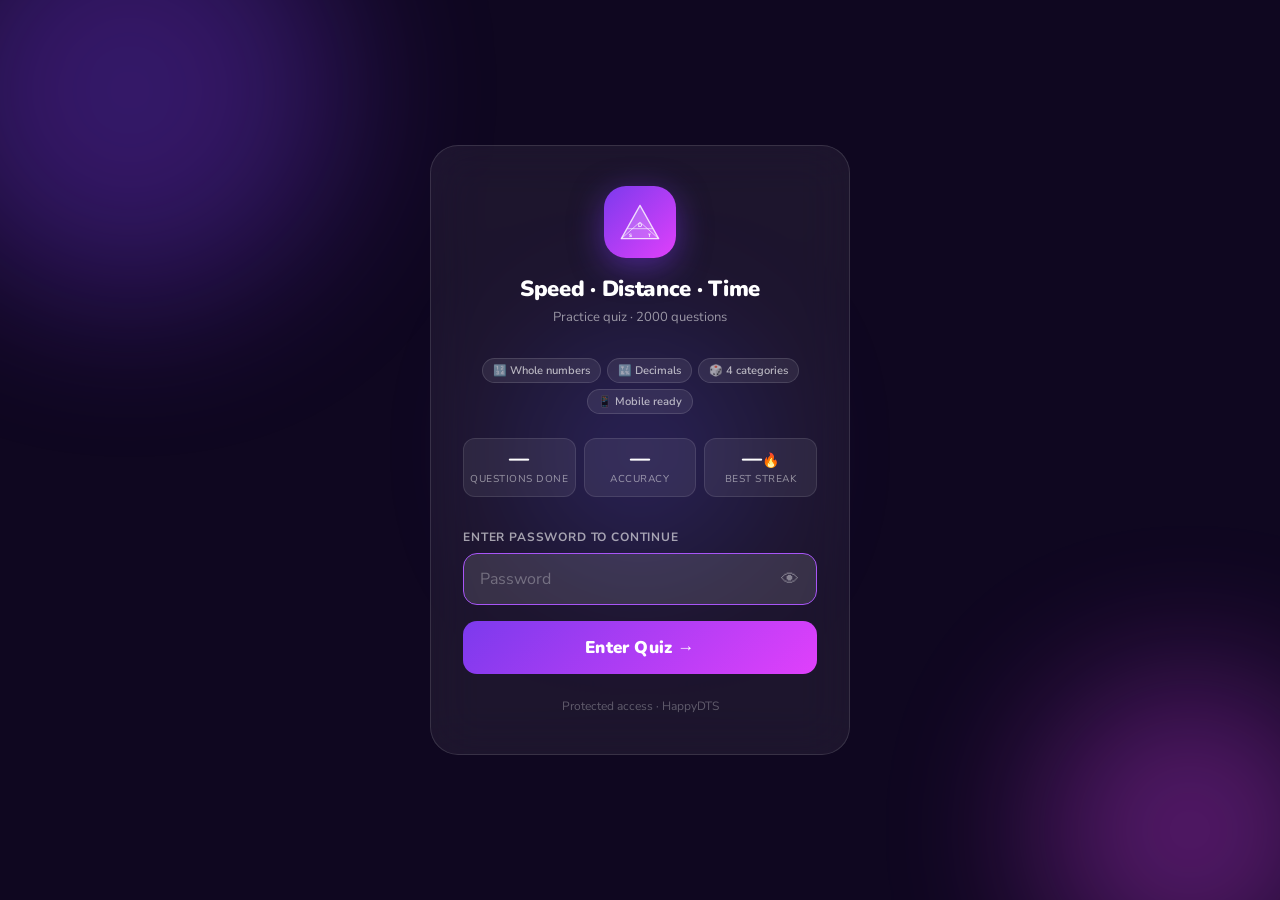
==== index.html @ aba1c714 "Add files via upload" ====
<!DOCTYPE html>
<html lang="en">
<head>
  <meta charset="UTF-8" />
  <meta name="viewport" content="width=device-width, initial-scale=1.0, maximum-scale=1.0, user-scalable=no" />
  <meta name="theme-color" content="#7c3aed" />
  <meta name="description" content="Speed, Distance & Time quiz app with 2000 questions, whole number and decimal modes." />
  <title>Speed · Distance · Time Quiz</title>
  <link rel="stylesheet" href="style.css" />
  <link rel="manifest" href="manifest.json" />
  <!-- Auth guard: redirect to login if not authenticated -->
  <script>
    if (sessionStorage.getItem('sdt_auth') !== '1') {
      window.location.replace('login.html');
    }
  </script>
</head>
<body>

<div class="app">

  <!-- ══ HOME ══ -->
  <div id="homeScreen" class="screen active">
    <div class="hero">
      <div class="hero-topbar">
        <div class="hero-title">Speed · Distance · Time</div>
        <button class="logout-btn" onclick="doLogout()" title="Sign out">⎋ Exit</button>
      </div>
      <div class="hero-sub">2000 questions · Rotated &amp; randomised</div>
      <div class="stats-row">
        <div class="sc"><div class="sc-n" id="hTotal">0</div><div class="sc-l">Done</div></div>
        <div class="sc"><div class="sc-n" id="hCorrect">0</div><div class="sc-l">Correct</div></div>
        <div class="sc"><div class="sc-n" id="hAcc">—</div><div class="sc-l">Accuracy</div></div>
        <div class="sc"><div class="sc-n" id="hStreak">0🔥</div><div class="sc-l">Streak</div></div>
      </div>
    </div>
    <div class="ref-bar">
      <div class="ref-tile">
        <div class="tri-row">
          <svg viewBox="0 0 120 106" width="58" height="51" class="tri-svg" xmlns="http://www.w3.org/2000/svg">
            <polygon points="60,3 117,103 3,103" fill="#f9d6ff" stroke="#cc00cc" stroke-width="2.5" stroke-linejoin="round"/>
            <line x1="60" y1="53" x2="3" y2="103" stroke="#cc00cc" stroke-width="2"/>
            <line x1="60" y1="53" x2="117" y2="103" stroke="#cc00cc" stroke-width="2"/>
            <line x1="21" y1="72" x2="99" y2="72" stroke="#cc00cc" stroke-width="2"/>
            <text x="60" y="67" text-anchor="middle" font-size="12" font-weight="800" fill="#5a005a" font-family="Nunito,sans-serif">Distance</text>
            <text x="31" y="92" text-anchor="middle" font-size="11" font-weight="800" fill="#5a005a" font-family="Nunito,sans-serif">Speed</text>
            <text x="89" y="92" text-anchor="middle" font-size="11" font-weight="800" fill="#5a005a" font-family="Nunito,sans-serif">Time</text>
          </svg>
          <div class="f-chips">
            <div class="fc"><div class="fci s">S</div><span class="fcv">D ÷ T</span></div>
            <div class="fc"><div class="fci d">D</div><span class="fcv">S × T</span></div>
            <div class="fc"><div class="fci t">T</div><span class="fcv">D ÷ S</span></div>
          </div>
        </div>
      </div>
      <div class="ref-tile">
        <div class="mins-lbl">Mins → Hours</div>
        <table class="mt">
          <thead><tr><th>min</th><th>hrs</th><th></th></tr></thead>
          <tbody>
            <tr><td>6</td><td>0.1</td><td></td></tr>
            <tr><td>10</td><td>0.167</td><td></td></tr>
            <tr><td>15</td><td>0.25</td><td><span class="mp">¼</span></td></tr>
            <tr><td>20</td><td>0.33</td><td></td></tr>
            <tr><td>30</td><td>0.5</td><td><span class="mp">½</span></td></tr>
            <tr><td>40</td><td>0.67</td><td></td></tr>
            <tr><td>45</td><td>0.75</td><td><span class="mp">¾</span></td></tr>
            <tr><td>50</td><td>0.833</td><td></td></tr>
            <tr><td>60</td><td>1.0</td><td><span class="mp">1hr</span></td></tr>
          </tbody>
        </table>
      </div>
    </div>
    <div class="pad">
      <div class="slbl">Choose question type</div>
      <div class="mode-grid">
        <div class="mc whole" onclick="selectMode('whole')">
          <div class="mc-emoji">🔢</div>
          <div class="mc-name">Whole numbers</div>
          <div class="mc-sub">Clean integers only</div>
          <div class="mc-eg">60 km/h, 3 hrs</div>
        </div>
        <div class="mc decimal" onclick="selectMode('decimal')">
          <div class="mc-emoji">🔣</div>
          <div class="mc-name">With decimals</div>
          <div class="mc-sub">Fractional values</div>
          <div class="mc-eg">1.5 hrs, 22.5 km</div>
        </div>
      </div>
      <div class="slbl">Progress by category</div>
      <div class="cat-grid">
        <div class="cc speed"><div class="cc-icon">🚗</div><div class="cc-name">Speed</div><div class="cc-desc">Find the speed</div><div class="cc-prog"><div class="cc-pf" id="pg-speed"></div></div></div>
        <div class="cc distance"><div class="cc-icon">📏</div><div class="cc-name">Distance</div><div class="cc-desc">Find the distance</div><div class="cc-prog"><div class="cc-pf" id="pg-distance"></div></div></div>
        <div class="cc time"><div class="cc-icon">⏱️</div><div class="cc-name">Time</div><div class="cc-desc">Find the time</div><div class="cc-prog"><div class="cc-pf" id="pg-time"></div></div></div>
        <div class="cc conversion"><div class="cc-icon">🔄</div><div class="cc-name">Conversions</div><div class="cc-desc">Units &amp; conversions</div><div class="cc-prog"><div class="cc-pf" id="pg-conversion"></div></div></div>
        <div class="cc mixed"><div class="cc-icon">🎲</div><div class="cc-name">Mixed challenge</div><div class="cc-desc">All categories rotated</div><div class="cc-prog"><div class="cc-pf" id="pg-mixed"></div></div></div>
      </div>
      <div id="histBtn" class="hidden">
        <div class="sec-row">
          <button class="secbtn" onclick="goReview()">📋 Review history</button>
          <button class="secbtn" onclick="resetAll()">🔄 Reset all</button>
        </div>
      </div>
    </div>
  </div>

  <!-- ══ SETUP ══ -->
  <div id="setupScreen" class="screen">
    <div class="setup-hero">
      <button class="backbtn" onclick="goHome()">← Back</button>
      <div class="setup-title" id="setupTitle">Set up your quiz</div>
      <div class="setup-sub" id="setupSub">Whole numbers mode</div>
    </div>
    <div class="ref-bar" id="setupRefBar"></div>
    <div class="pad">
      <div class="slbl">Category</div>
      <div class="cat-grid setup-cats" style="margin-bottom:10px;">
        <div class="cc speed" onclick="setCat('speed')"><div class="cc-icon">🚗</div><div class="cc-name">Speed</div></div>
        <div class="cc distance" onclick="setCat('distance')"><div class="cc-icon">📏</div><div class="cc-name">Distance</div></div>
        <div class="cc time" onclick="setCat('time')"><div class="cc-icon">⏱️</div><div class="cc-name">Time</div></div>
        <div class="cc conversion" onclick="setCat('conversion')"><div class="cc-icon">🔄</div><div class="cc-name">Conversions</div></div>
        <div class="cc mixed" id="cc-mixed" style="border-color:#7c3aed;" onclick="setCat('mixed')"><div class="cc-icon">🎲</div><div class="cc-name">Mixed challenge</div></div>
      </div>
      <div class="slbl">Difficulty</div>
      <div class="diff-row">
        <button class="db active" id="diff-easy" onclick="setDiff('easy')">😊 Easy</button>
        <button class="db" id="diff-medium" onclick="setDiff('medium')">🧠 Medium</button>
        <button class="db" id="diff-hard" onclick="setDiff('hard')">🔥 Hard</button>
      </div>
      <div class="slbl">Questions per session</div>
      <div class="qty-row">
        <div class="qty-lbl">How many?</div>
        <div class="qty-btns">
          <button class="qb active" id="qty-10" onclick="setQty(10)">10</button>
          <button class="qb" id="qty-20" onclick="setQty(20)">20</button>
          <button class="qb" id="qty-50" onclick="setQty(50)">50</button>
        </div>
      </div>
      <button class="bigbtn" onclick="launchQuiz()">Start quiz →</button>
    </div>
  </div>

  <!-- ══ QUIZ ══ -->
  <div id="quizScreen" class="screen">
    <div class="quiz-hero">
      <div class="quiz-top">
        <button class="backbtn" onclick="goHome()">← Home</button>
        <div class="quiz-top-right">
          <span id="quizMBadge" class="mbadge whole">Whole</span>
          <div class="sbadge">🔥 <span id="streakNum">0</span></div>
        </div>
      </div>
      <div class="quiz-meta">
        <span class="qctr" id="qCount">Q 1 / 10</span>
        <span class="qscore" id="qScore">0 correct</span>
      </div>
      <div class="prog-track"><div class="prog-bar" id="progBar"></div></div>
    </div>
    <div class="ref-bar" id="quizRefBar"></div>
    <div class="pad" style="padding-top:8px;">
      <div id="qCard" class="qcard">
        <div class="qbadge" id="qBadge">Speed</div>
        <div class="qtxt" id="qText">Loading…</div>
        <div class="opts" id="optsWrap"></div>
        <div class="fb" id="feedbackEl">
          <div class="fb-top">
            <div class="fb-icon" id="fbIcon"></div>
            <div class="fb-lbl" id="fbLbl"></div>
          </div>
          <div class="fb-hint" id="fbHint"></div>
          <div class="fb-btns" id="fbBtns"></div>
        </div>
      </div>
    </div>
  </div>

  <!-- ══ RESULTS ══ -->
  <div id="resultsScreen" class="screen">
    <div class="result-hero">
      <div class="re-emoji" id="resEmoji">🎉</div>
      <div class="re-title" id="resTitle">Great work!</div>
      <div class="re-sub" id="resSub">—</div>
      <div class="re-stats">
        <div class="rs"><div class="rs-n" id="resPct">—</div><div class="rs-l">Accuracy</div></div>
        <div class="rs"><div class="rs-n" id="resBest">—</div><div class="rs-l">Best streak</div></div>
        <div class="rs"><div class="rs-n" id="resTime">—</div><div class="rs-l">Avg time</div></div>
      </div>
    </div>
    <div class="ref-bar" id="resultsRefBar"></div>
    <div class="pad">
      <div class="slbl" style="margin-top:4px;">Question review</div>
      <div id="reviewItems"></div>
      <div class="results-btns">
        <button class="bigbtn" style="margin-bottom:0;padding:14px;" onclick="replayQuiz()">Play again →</button>
        <button class="secbtn" style="padding:14px 16px;" onclick="goHome()">🏠</button>
      </div>
    </div>
  </div>

  <!-- ══ REVIEW ══ -->
  <div id="reviewScreen" class="screen">
    <div class="setup-hero">
      <button class="backbtn" onclick="goHome()">← Back</button>
      <div class="setup-title">Answer history</div>
    </div>
    <div class="ref-bar" id="reviewRefBar"></div>
    <div class="pad" id="reviewAll"></div>
  </div>

</div><!-- /app -->

<script src="app.js"></script>
</body>
</html>
---- style.css ----
@import url('https://fonts.googleapis.com/css2?family=Nunito:wght@700;800;900&family=Nunito+Sans:wght@400;600;700&display=swap');

/* ── RESET & BASE ── */
*, *::before, *::after {
  box-sizing: border-box;
  margin: 0;
  padding: 0;
  -webkit-tap-highlight-color: transparent;
}

html, body {
  height: 100%;
}

body {
  font-family: 'Nunito Sans', sans-serif;
  background: #faf5ff;
  color: #1e0533;
  font-size: 15px;
  -webkit-font-smoothing: antialiased;
}

/* ── LAYOUT ── */
.app {
  width: 100%;
  max-width: 480px;
  margin: 0 auto;
  padding-bottom: 2rem;
}

.screen { display: none; }
.screen.active { display: block; animation: fadeUp 0.25s ease; }
.hidden { display: none !important; }

@keyframes fadeUp {
  from { opacity: 0; transform: translateY(8px); }
  to   { opacity: 1; transform: none; }
}

/* ── HERO BARS ── */
.hero {
  background: #7c3aed;
  padding: 1.1rem 1rem 1.5rem;
  border-radius: 0 0 20px 20px;
}

.hero-title {
  font-family: 'Nunito', sans-serif;
  font-size: 22px;
  font-weight: 900;
  color: #fff;
  letter-spacing: -0.3px;
  margin-bottom: 2px;
}

.hero-sub {
  font-size: 12px;
  color: rgba(255,255,255,0.8);
  margin-bottom: 1rem;
}

.stats-row {
  display: grid;
  grid-template-columns: repeat(4, minmax(0, 1fr));
  gap: 7px;
}

.sc {
  background: rgba(255,255,255,0.15);
  border: 1px solid rgba(255,255,255,0.2);
  border-radius: 10px;
  padding: 8px 4px;
  text-align: center;
}

.sc-n {
  font-family: 'Nunito', sans-serif;
  font-size: 18px;
  font-weight: 900;
  color: #fff;
  line-height: 1;
}

.sc-l {
  font-size: 9px;
  color: rgba(255,255,255,0.7);
  margin-top: 2px;
  text-transform: uppercase;
  letter-spacing: 0.04em;
}

/* ── REFERENCE BAR ── */
.ref-bar {
  display: grid;
  grid-template-columns: 1fr 1fr;
  gap: 8px;
  padding: 10px;
}

.ref-tile {
  background: #fff;
  border: 0.5px solid rgba(200,160,255,0.3);
  border-radius: 12px;
  padding: 8px 9px;
}

.tri-row { display: flex; align-items: center; gap: 8px; }
.tri-svg { flex-shrink: 0; }

.f-chips { display: flex; flex-direction: column; gap: 3px; }

.fc { display: flex; align-items: center; gap: 5px; font-size: 11px; }

.fci {
  width: 18px;
  height: 18px;
  border-radius: 4px;
  display: flex;
  align-items: center;
  justify-content: center;
  font-size: 9px;
  font-weight: 800;
  flex-shrink: 0;
}
.fci.s { background: #ede9fe; color: #7c3aed; }
.fci.d { background: #dcfce7; color: #16a34a; }
.fci.t { background: #fef3c7; color: #d97706; }

.fcv { font-weight: 700; color: #1e0533; font-size: 11px; }

.mins-lbl {
  font-size: 9px;
  font-weight: 700;
  color: #7c5a8a;
  text-transform: uppercase;
  letter-spacing: 0.05em;
  margin-bottom: 4px;
}

.mt { width: 100%; border-collapse: collapse; table-layout: fixed; }
.mt th {
  font-size: 9px; font-weight: 700; color: #7c5a8a;
  text-transform: uppercase; padding: 0 3px 3px; text-align: left;
  border-bottom: 0.5px solid rgba(200,160,255,0.3);
}
.mt td { font-size: 11px; padding: 2px 3px; }
.mt td:first-child { font-weight: 700; color: #7c3aed; width: 28px; }
.mt td:nth-child(2) { font-weight: 600; width: 38px; }

.mp {
  font-size: 8px; font-weight: 700;
  background: #fce7f3; color: #9d174d;
  border-radius: 99px; padding: 1px 4px; white-space: nowrap;
}

/* ── BODY PADDING ── */
.pad { padding: 10px; }

.slbl {
  font-size: 10px; font-weight: 700; color: #7c5a8a;
  text-transform: uppercase; letter-spacing: 0.07em;
  margin-bottom: 8px; margin-top: 4px;
}

/* ── MODE CARDS ── */
.mode-grid {
  display: grid;
  grid-template-columns: repeat(2, minmax(0, 1fr));
  gap: 10px;
  margin-bottom: 12px;
}

.mc {
  border-radius: 14px; padding: 16px 12px 14px;
  cursor: pointer; border: 2px solid transparent;
  transition: transform 0.15s; text-align: center;
  touch-action: manipulation;
}
.mc:active { transform: scale(0.97); }
.mc.whole  { background: #ede9fe; }
.mc.decimal { background: #fce7f3; }

.mc-emoji { font-size: 30px; margin-bottom: 6px; }
.mc-name  { font-family: 'Nunito', sans-serif; font-weight: 900; font-size: 15px; color: #1e0533; margin-bottom: 3px; }
.mc-sub   { font-size: 11px; color: #7c5a8a; margin-bottom: 8px; }
.mc-eg    { font-size: 10px; font-weight: 700; border-radius: 99px; padding: 3px 10px; display: inline-block; }
.mc.whole   .mc-eg { background: #d8b4fe; color: #4c1d95; }
.mc.decimal .mc-eg { background: #fbcfe8; color: #831843; }

/* ── CATEGORY CARDS ── */
.cat-grid {
  display: grid;
  grid-template-columns: repeat(2, minmax(0, 1fr));
  gap: 9px;
  margin-bottom: 10px;
}

.cc {
  border-radius: 12px; padding: 13px 12px;
  cursor: pointer; border: 2px solid transparent;
  transition: transform 0.15s; touch-action: manipulation;
}
.cc:active { transform: scale(0.97); }
.cc.speed      { background: #ede9fe; }
.cc.distance   { background: #dcfce7; }
.cc.time       { background: #fef3c7; }
.cc.conversion { background: #fce7f3; }
.cc.mixed      { background: linear-gradient(135deg, #ede9fe, #fce7f3); grid-column: 1 / -1; }

.cc-icon { font-size: 20px; margin-bottom: 4px; }
.cc-name { font-family: 'Nunito', sans-serif; font-weight: 800; font-size: 13px; color: #1e0533; }
.cc-desc { font-size: 10px; color: #7c5a8a; margin-top: 1px; }
.cc-prog { height: 3px; background: rgba(0,0,0,0.08); border-radius: 99px; margin-top: 6px; overflow: hidden; }
.cc-pf   { height: 100%; border-radius: 99px; background: rgba(0,0,0,0.2); width: 0%; transition: width 0.4s; }

/* ── BUTTONS ── */
.bigbtn {
  width: 100%; padding: 16px;
  background: #7c3aed; color: #fff;
  border: none; border-radius: 14px;
  font-family: 'Nunito', sans-serif; font-size: 17px; font-weight: 900;
  cursor: pointer; transition: opacity 0.15s; margin-bottom: 8px;
  touch-action: manipulation;
}
.bigbtn:active { opacity: 0.85; }

.sec-row { display: grid; grid-template-columns: repeat(2, minmax(0, 1fr)); gap: 8px; }

.secbtn {
  padding: 11px; background: #fff; color: #1e0533;
  border: 0.5px solid rgba(200,160,255,0.4); border-radius: 12px;
  font-family: 'Nunito Sans', sans-serif; font-size: 12px; font-weight: 600;
  cursor: pointer; touch-action: manipulation; text-align: center;
}
.secbtn:active { background: #f3e8ff; }

.backbtn {
  background: none; border: none;
  color: rgba(255,255,255,0.85); font-size: 13px; font-weight: 600;
  cursor: pointer; padding: 0;
  font-family: 'Nunito Sans', sans-serif;
  display: flex; align-items: center; gap: 4px;
  margin-bottom: 8px; touch-action: manipulation;
}

/* ── SETUP HERO ── */
.setup-hero {
  background: #7c3aed;
  padding: 1rem 1rem 1.4rem;
  border-radius: 0 0 20px 20px;
}
.setup-title { font-family: 'Nunito', sans-serif; font-size: 19px; font-weight: 900; color: #fff; }
.setup-sub   { font-size: 12px; color: rgba(255,255,255,0.8); margin-top: 2px; }

/* ── DIFFICULTY ── */
.diff-row {
  display: grid;
  grid-template-columns: repeat(3, minmax(0, 1fr));
  gap: 7px; margin-bottom: 10px;
}
.db {
  padding: 11px 6px; border-radius: 10px;
  border: 2px solid rgba(200,160,255,0.3); background: #fff;
  font-family: 'Nunito', sans-serif; font-weight: 700; font-size: 12px;
  cursor: pointer; color: #1e0533; text-align: center; touch-action: manipulation;
}
.db.active { border-color: #7c3aed; background: #ede9fe; color: #7c3aed; }

/* ── QTY ROW ── */
.qty-row {
  display: flex; align-items: center;
  background: #fff; border: 0.5px solid rgba(200,160,255,0.3);
  border-radius: 12px; padding: 10px 12px; margin-bottom: 10px; gap: 8px;
}
.qty-lbl  { font-weight: 700; font-size: 13px; flex: 1; }
.qty-btns { display: flex; gap: 6px; }
.qb {
  padding: 7px 13px; border-radius: 99px;
  border: 2px solid rgba(200,160,255,0.3); background: #fff;
  font-family: 'Nunito', sans-serif; font-weight: 800; font-size: 12px;
  cursor: pointer; touch-action: manipulation;
}
.qb.active { background: #7c3aed; border-color: #7c3aed; color: #fff; }

/* ── QUIZ HERO ── */
.quiz-hero {
  background: #7c3aed;
  padding: 0.9rem 1rem 1.3rem;
  border-radius: 0 0 20px 20px;
}
.quiz-top { display: flex; justify-content: space-between; align-items: center; margin-bottom: 10px; }
.quiz-top-right { display: flex; align-items: center; gap: 7px; }
.quiz-meta { display: flex; justify-content: space-between; align-items: center; }

.qctr   { font-size: 12px; font-weight: 600; color: rgba(255,255,255,0.85); }
.qscore { font-size: 12px; font-weight: 600; color: rgba(255,255,255,0.85); }

.sbadge {
  display: flex; align-items: center; gap: 4px;
  background: rgba(255,255,255,0.2); border-radius: 99px;
  padding: 4px 10px; font-size: 13px; font-weight: 700; color: #fff;
}

.mbadge { font-size: 10px; font-weight: 700; padding: 2px 7px; border-radius: 99px; }
.mbadge.whole   { background: #ede9fe; color: #4c1d95; }
.mbadge.decimal { background: #fce7f3; color: #831843; }

.prog-track { height: 6px; background: rgba(255,255,255,0.2); border-radius: 99px; overflow: hidden; margin-top: 8px; }
.prog-bar   { height: 100%; background: #fff; border-radius: 99px; width: 0%; transition: width 0.35s cubic-bezier(0.4,0,0.2,1); }

/* ── QUESTION CARD ── */
.qcard {
  background: #fff;
  border: 0.5px solid rgba(200,160,255,0.3);
  border-radius: 14px; padding: 14px; margin-bottom: 10px;
}

.qbadge {
  display: inline-flex; align-items: center; gap: 4px;
  font-size: 10px; font-weight: 700;
  text-transform: uppercase; letter-spacing: 0.05em;
  padding: 3px 8px; border-radius: 99px; margin-bottom: 8px;
}
.qbadge.speed      { background: #ede9fe; color: #7c3aed; }
.qbadge.distance   { background: #dcfce7; color: #16a34a; }
.qbadge.time       { background: #fef3c7; color: #d97706; }
.qbadge.conversion { background: #fce7f3; color: #9d174d; }
.qbadge.mixed      { background: #ede9fe; color: #7c3aed; }

.qtxt {
  font-family: 'Nunito', sans-serif;
  font-size: 15px; font-weight: 800; line-height: 1.4; color: #1e0533;
}

/* ── ANSWER OPTIONS ── */
.opts {
  display: grid;
  grid-template-columns: repeat(2, minmax(0, 1fr));
  gap: 8px; margin-top: 10px;
}

.opt {
  padding: 14px 10px;
  border: 2px solid rgba(200,160,255,0.3); border-radius: 12px;
  background: #fff; color: #1e0533;
  font-family: 'Nunito', sans-serif; font-size: 13px; font-weight: 700;
  cursor: pointer; text-align: center;
  transition: border-color 0.1s, background 0.1s;
  touch-action: manipulation; min-height: 52px;
  display: flex; align-items: center; justify-content: center; line-height: 1.3;
}
.opt:active:not(:disabled) { background: #ede9fe; }
.opt:disabled { cursor: default; }
.opt.correct      { background: #dcfce7; border-color: #16a34a; color: #14532d; }
.opt.wrong        { background: #fee2e2; border-color: #dc2626; color: #7f1d1d; }
.opt.show-correct { background: #dcfce7; border-color: #16a34a; color: #14532d; }

/* ── FEEDBACK BANNER ── */
.fb {
  border-radius: 12px; padding: 12px 14px;
  margin-top: 10px; display: none; animation: fadeUp 0.2s ease;
}
.fb.correct { background: #dcfce7; border: 2px solid #16a34a; }
.fb.wrong   { background: #fee2e2; border: 2px solid #dc2626; }

.fb-top { display: flex; align-items: center; gap: 8px; margin-bottom: 6px; }
.fb-icon { font-size: 20px; line-height: 1; }
.fb-lbl  { font-family: 'Nunito', sans-serif; font-size: 16px; font-weight: 900; }
.fb-lbl.correct { color: #14532d; }
.fb-lbl.wrong   { color: #7f1d1d; }

.fb-hint { font-size: 12px; margin-bottom: 10px; color: #1e0533; line-height: 1.5; }

.fb-btns { display: grid; gap: 8px; }
.fb-btns.two { grid-template-columns: repeat(2, minmax(0, 1fr)); }
.fb-btns.one { grid-template-columns: 1fr; }

.fbbtn {
  padding: 13px 10px; border-radius: 12px; border: none;
  font-family: 'Nunito', sans-serif; font-size: 14px; font-weight: 800;
  cursor: pointer; touch-action: manipulation; min-height: 48px;
}
.fbbtn.try { background: #dc2626; color: #fff; }
.fbbtn.nxt { background: #16a34a; color: #fff; }

/* ── RESULTS ── */
.result-hero {
  background: #7c3aed;
  padding: 1.4rem 1rem 1.75rem;
  border-radius: 0 0 24px 24px; text-align: center;
}
.re-emoji { font-size: 48px; margin-bottom: 6px; }
.re-title { font-family: 'Nunito', sans-serif; font-size: 22px; font-weight: 900; color: #fff; margin-bottom: 3px; }
.re-sub   { font-size: 13px; color: rgba(255,255,255,0.85); margin-bottom: 1rem; }

.re-stats {
  display: grid;
  grid-template-columns: repeat(3, minmax(0, 1fr));
  gap: 7px;
}
.rs {
  background: rgba(255,255,255,0.15);
  border: 1px solid rgba(255,255,255,0.2);
  border-radius: 10px; padding: 10px 6px; text-align: center;
}
.rs-n { font-family: 'Nunito', sans-serif; font-size: 20px; font-weight: 900; color: #fff; }
.rs-l { font-size: 9px; color: rgba(255,255,255,0.7); text-transform: uppercase; letter-spacing: 0.04em; margin-top: 2px; }

.results-btns {
  display: grid;
  grid-template-columns: 1fr auto;
  gap: 8px; margin-top: 8px;
}

/* ── REVIEW ITEMS ── */
.ri {
  background: #fff;
  border: 0.5px solid rgba(200,160,255,0.3);
  border-radius: 12px; padding: 10px 12px; margin-bottom: 7px;
  display: flex; gap: 9px; align-items: flex-start;
}
.rq { font-size: 12px; font-weight: 600; color: #1e0533; margin-bottom: 2px; }
.ra { font-size: 11px; color: #7c5a8a; }
.ra .ca { color: #16a34a; font-weight: 700; }
.ra .wa { color: #dc2626; font-weight: 700; }

/* ── RESPONSIVE ── */
@media (min-width: 480px) {
  .app { border-left: 1px solid rgba(200,160,255,0.2); border-right: 1px solid rgba(200,160,255,0.2); }
}

/* ── HERO TOPBAR & LOGOUT ── */
.hero-topbar {
  display: flex;
  align-items: flex-start;
  justify-content: space-between;
  gap: 8px;
  margin-bottom: 2px;
}

.logout-btn {
  background: rgba(255,255,255,0.15);
  border: 1px solid rgba(255,255,255,0.25);
  border-radius: 99px;
  color: rgba(255,255,255,0.85);
  font-family: 'Nunito Sans', sans-serif;
  font-size: 11px;
  font-weight: 700;
  padding: 5px 12px;
  cursor: pointer;
  white-space: nowrap;
  touch-action: manipulation;
  transition: background 0.15s;
  flex-shrink: 0;
  margin-top: 3px;
}
.logout-btn:hover  { background: rgba(255,255,255,0.25); }
.logout-btn:active { background: rgba(255,255,255,0.1); }
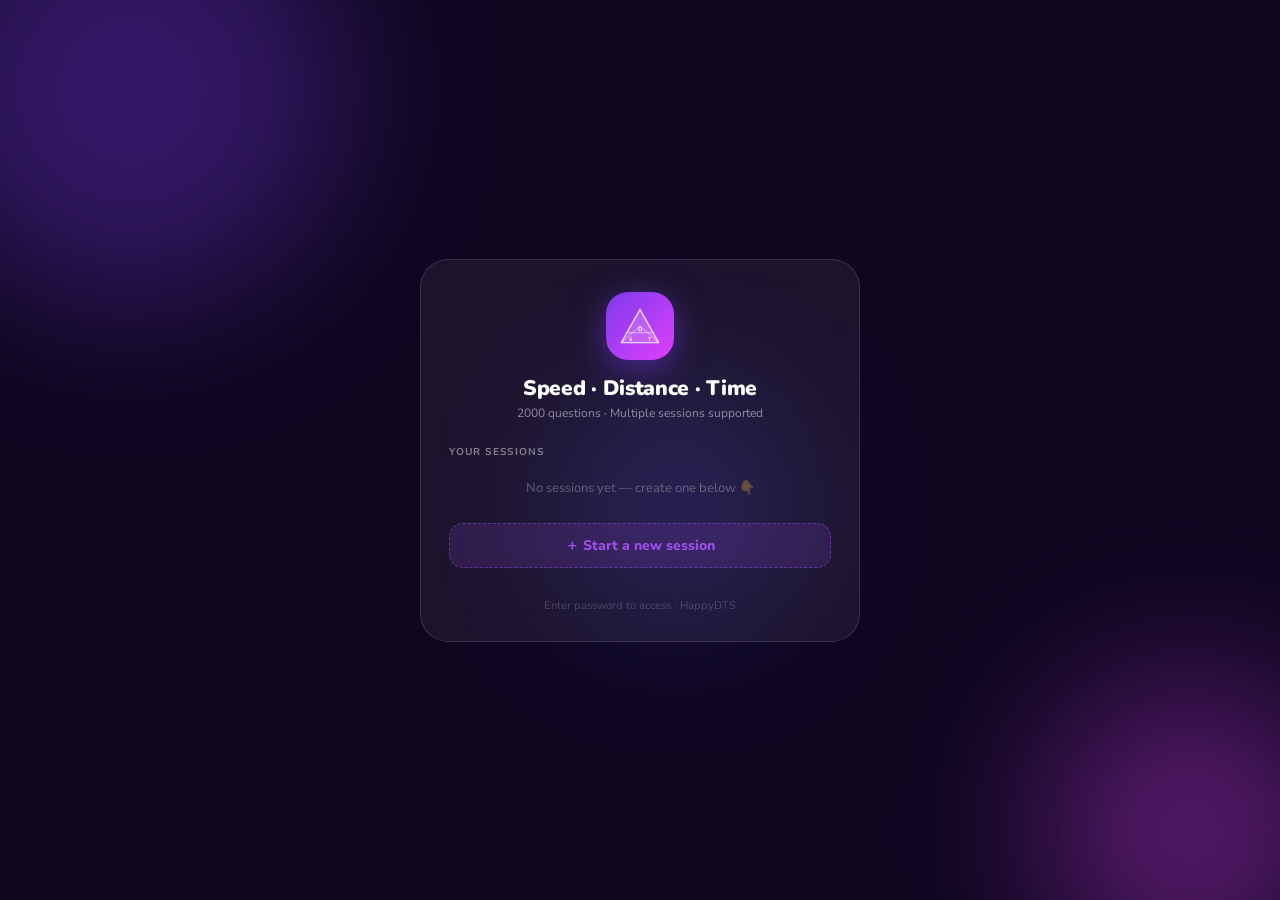
==== commit 4588bf24: "Add files via upload" ====
--- a/index.html
+++ b/index.html
@@ -23,7 +23,13 @@
   <div id="homeScreen" class="screen active">
     <div class="hero">
       <div class="hero-topbar">
-        <div class="hero-title">Speed · Distance · Time</div>
+        <div style="display:flex;align-items:center;gap:10px;">
+          <div id="sessionAvatar" class="sess-av-badge av-bg-1">🚀</div>
+          <div>
+            <div class="hero-title">Speed · Distance · Time</div>
+            <div class="hero-user">Signed in as <strong id="sessionName">…</strong></div>
+          </div>
+        </div>
         <button class="logout-btn" onclick="doLogout()" title="Sign out">⎋ Exit</button>
       </div>
       <div class="hero-sub">2000 questions · Rotated &amp; randomised</div>
--- a/style.css
+++ b/style.css
@@ -456,3 +456,22 @@
 }
 .logout-btn:hover  { background: rgba(255,255,255,0.25); }
 .logout-btn:active { background: rgba(255,255,255,0.1); }
+
+/* ── SESSION AVATAR BADGE (in quiz header) ── */
+.sess-av-badge {
+  width: 36px; height: 36px; border-radius: 10px;
+  display: flex; align-items: center; justify-content: center;
+  font-size: 18px; flex-shrink: 0;
+}
+.hero-user {
+  font-size: 11px; color: rgba(255,255,255,0.65); margin-top: 1px;
+}
+.hero-user strong { color: rgba(255,255,255,0.9); font-weight: 700; }
+
+/* ── AVATAR BACKGROUND COLOURS (shared with login) ── */
+.av-bg-1 { background: linear-gradient(135deg,#7c3aed,#a855f7); }
+.av-bg-2 { background: linear-gradient(135deg,#0ea5e9,#06b6d4); }
+.av-bg-3 { background: linear-gradient(135deg,#16a34a,#22c55e); }
+.av-bg-4 { background: linear-gradient(135deg,#ea580c,#f97316); }
+.av-bg-5 { background: linear-gradient(135deg,#db2777,#ec4899); }
+.av-bg-6 { background: linear-gradient(135deg,#d97706,#fbbf24); }
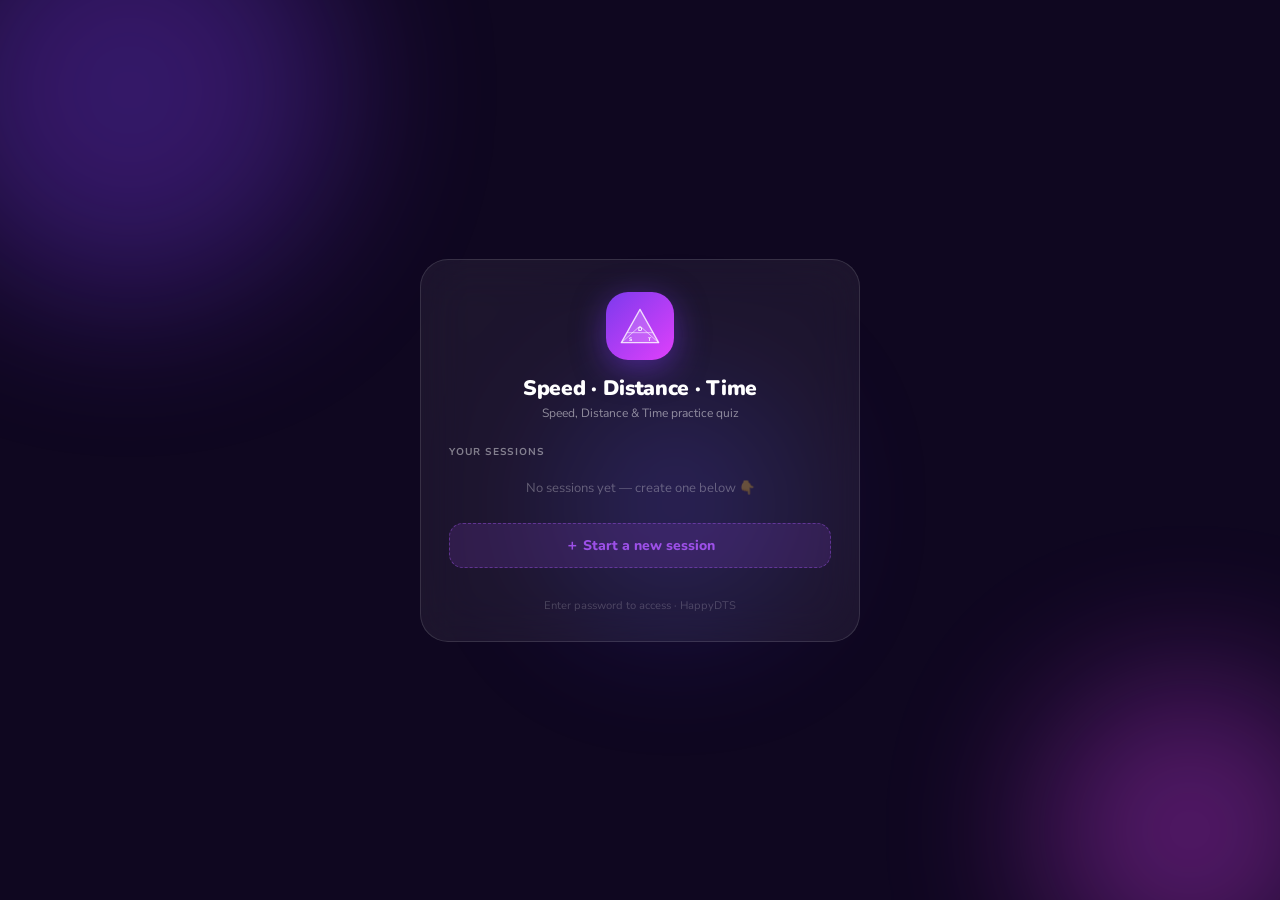
==== commit a00c750f: "Add files via upload" ====
--- a/index.html
+++ b/index.html
@@ -32,7 +32,7 @@
         </div>
         <button class="logout-btn" onclick="doLogout()" title="Sign out">⎋ Exit</button>
       </div>
-      <div class="hero-sub">2000 questions · Rotated &amp; randomised</div>
+      <div class="hero-sub">1500 questions · Speed, Distance &amp; Time</div>
       <div class="stats-row">
         <div class="sc"><div class="sc-n" id="hTotal">0</div><div class="sc-l">Done</div></div>
         <div class="sc"><div class="sc-n" id="hCorrect">0</div><div class="sc-l">Correct</div></div>
@@ -98,7 +98,6 @@
         <div class="cc speed"><div class="cc-icon">🚗</div><div class="cc-name">Speed</div><div class="cc-desc">Find the speed</div><div class="cc-prog"><div class="cc-pf" id="pg-speed"></div></div></div>
         <div class="cc distance"><div class="cc-icon">📏</div><div class="cc-name">Distance</div><div class="cc-desc">Find the distance</div><div class="cc-prog"><div class="cc-pf" id="pg-distance"></div></div></div>
         <div class="cc time"><div class="cc-icon">⏱️</div><div class="cc-name">Time</div><div class="cc-desc">Find the time</div><div class="cc-prog"><div class="cc-pf" id="pg-time"></div></div></div>
-        <div class="cc conversion"><div class="cc-icon">🔄</div><div class="cc-name">Conversions</div><div class="cc-desc">Units &amp; conversions</div><div class="cc-prog"><div class="cc-pf" id="pg-conversion"></div></div></div>
         <div class="cc mixed"><div class="cc-icon">🎲</div><div class="cc-name">Mixed challenge</div><div class="cc-desc">All categories rotated</div><div class="cc-prog"><div class="cc-pf" id="pg-mixed"></div></div></div>
       </div>
       <div id="histBtn" class="hidden">
@@ -106,6 +105,32 @@
           <button class="secbtn" onclick="goReview()">📋 Review history</button>
           <button class="secbtn" onclick="resetAll()">🔄 Reset all</button>
         </div>
+      </div>
+
+      <!-- ══ LEADERBOARD ══ -->
+      <div class="lb-container">
+        <div class="lb-header">
+          <span class="lb-title">🏆 Leaderboard</span>
+          <button class="lb-refresh" onclick="renderLeaderboard()" title="Refresh">↻</button>
+        </div>
+        <div class="lb-table-wrap">
+          <table class="lb-table">
+            <thead>
+              <tr>
+                <th class="lb-th-place">#</th>
+                <th class="lb-th-player">Player</th>
+                <th class="lb-th-cat">🚗</th>
+                <th class="lb-th-cat">📏</th>
+                <th class="lb-th-cat">⏱️</th>
+                <th class="lb-th-overall">Overall</th>
+              </tr>
+            </thead>
+            <tbody id="leaderboardBody">
+              <tr><td colspan="6" class="lb-empty">Loading…</td></tr>
+            </tbody>
+          </table>
+        </div>
+        <div class="lb-note">Updates live across all sessions on this device</div>
       </div>
     </div>
   </div>
@@ -124,7 +149,6 @@
         <div class="cc speed" onclick="setCat('speed')"><div class="cc-icon">🚗</div><div class="cc-name">Speed</div></div>
         <div class="cc distance" onclick="setCat('distance')"><div class="cc-icon">📏</div><div class="cc-name">Distance</div></div>
         <div class="cc time" onclick="setCat('time')"><div class="cc-icon">⏱️</div><div class="cc-name">Time</div></div>
-        <div class="cc conversion" onclick="setCat('conversion')"><div class="cc-icon">🔄</div><div class="cc-name">Conversions</div></div>
         <div class="cc mixed" id="cc-mixed" style="border-color:#7c3aed;" onclick="setCat('mixed')"><div class="cc-icon">🎲</div><div class="cc-name">Mixed challenge</div></div>
       </div>
       <div class="slbl">Difficulty</div>
--- a/style.css
+++ b/style.css
@@ -475,3 +475,190 @@
 .av-bg-4 { background: linear-gradient(135deg,#ea580c,#f97316); }
 .av-bg-5 { background: linear-gradient(135deg,#db2777,#ec4899); }
 .av-bg-6 { background: linear-gradient(135deg,#d97706,#fbbf24); }
+
+/* ═══════════════════════════════════════
+   LEADERBOARD
+═══════════════════════════════════════ */
+.lb-container {
+  margin-top: 16px;
+  background: #fff;
+  border: 0.5px solid rgba(200,160,255,0.3);
+  border-radius: 16px;
+  overflow: hidden;
+  box-shadow: 0 4px 20px rgba(124,58,237,0.06);
+}
+
+.lb-header {
+  display: flex;
+  align-items: center;
+  justify-content: space-between;
+  padding: 12px 14px 10px;
+  border-bottom: 1px solid rgba(200,160,255,0.15);
+  background: linear-gradient(135deg,#7c3aed,#a855f7);
+}
+
+.lb-title {
+  font-family: 'Nunito', sans-serif;
+  font-size: 15px;
+  font-weight: 900;
+  color: #fff;
+  letter-spacing: -0.2px;
+}
+
+.lb-refresh {
+  background: rgba(255,255,255,0.2);
+  border: 1px solid rgba(255,255,255,0.3);
+  border-radius: 8px;
+  color: #fff;
+  font-size: 16px;
+  width: 30px; height: 30px;
+  display: flex; align-items: center; justify-content: center;
+  cursor: pointer;
+  touch-action: manipulation;
+  transition: background 0.15s;
+}
+.lb-refresh:hover  { background: rgba(255,255,255,0.3); }
+.lb-refresh:active { transform: rotate(180deg); }
+
+.lb-table-wrap { overflow-x: auto; -webkit-overflow-scrolling: touch; }
+
+.lb-table {
+  width: 100%;
+  border-collapse: collapse;
+  font-size: 12px;
+}
+
+.lb-table thead tr {
+  background: #f5f0ff;
+}
+
+.lb-table th {
+  padding: 8px 6px;
+  font-size: 10px;
+  font-weight: 700;
+  color: #7c5a8a;
+  text-transform: uppercase;
+  letter-spacing: 0.06em;
+  text-align: center;
+  border-bottom: 1px solid rgba(200,160,255,0.2);
+}
+
+.lb-th-place  { width: 36px; text-align: center; }
+.lb-th-player { text-align: left; padding-left: 10px; min-width: 100px; }
+.lb-th-cat    { width: 36px; font-size: 14px; }
+.lb-th-overall{ min-width: 80px; text-align: left; padding-left: 8px; }
+
+/* ROWS */
+.lb-row {
+  border-bottom: 0.5px solid rgba(200,160,255,0.12);
+  transition: background 0.1s;
+}
+.lb-row:last-child { border-bottom: none; }
+.lb-row:hover { background: #faf5ff; }
+
+.lb-row-me {
+  background: #f0ebff !important;
+}
+.lb-row-me .lb-name { color: #7c3aed; }
+
+/* TOP 3 ROW ACCENTS */
+.lb-row:nth-child(1) { background: linear-gradient(90deg, rgba(245,158,11,0.06), transparent); }
+.lb-row:nth-child(2) { background: linear-gradient(90deg, rgba(148,163,184,0.06), transparent); }
+.lb-row:nth-child(3) { background: linear-gradient(90deg, rgba(205,124,47,0.06), transparent); }
+
+.lb-row td { padding: 9px 5px; vertical-align: middle; }
+
+/* PLACE CELL */
+.lb-place {
+  text-align: center;
+  font-size: 18px;
+  line-height: 1;
+  padding-left: 8px !important;
+}
+.lb-place-lbl { display: none; } /* hidden — emoji does the job */
+
+/* PLAYER CELL */
+.lb-player {
+  display: flex !important;
+  align-items: center;
+  gap: 8px;
+  padding-left: 8px !important;
+  min-width: 110px;
+}
+
+.lb-av {
+  width: 32px; height: 32px; border-radius: 9px;
+  display: flex; align-items: center; justify-content: center;
+  font-size: 16px; flex-shrink: 0;
+}
+
+.lb-name-wrap {
+  display: flex; flex-direction: column; min-width: 0;
+}
+
+.lb-name {
+  font-family: 'Nunito', sans-serif;
+  font-size: 13px; font-weight: 800; color: #1e0533;
+  white-space: nowrap; overflow: hidden; text-overflow: ellipsis;
+  max-width: 90px;
+}
+
+.lb-you {
+  font-size: 9px; font-weight: 700;
+  background: #7c3aed; color: #fff;
+  border-radius: 99px; padding: 1px 5px;
+  margin-left: 4px; vertical-align: middle;
+}
+
+.lb-streak {
+  font-size: 10px; color: #7c5a8a; margin-top: 1px;
+}
+
+/* CAT ACCURACY CELLS */
+.lb-cat-cell {
+  text-align: center;
+  font-size: 12px;
+  font-weight: 800;
+}
+
+/* OVERALL ACCURACY CELL */
+.lb-acc-cell { padding-right: 12px !important; padding-left: 8px !important; }
+
+.lb-acc-bar-wrap { display: flex; flex-direction: column; gap: 2px; min-width: 70px; }
+
+.lb-acc-num {
+  font-family: 'Nunito', sans-serif;
+  font-size: 14px; font-weight: 900; color: #1e0533; line-height: 1;
+}
+
+.lb-acc-bar {
+  height: 5px; background: #ede9fe;
+  border-radius: 99px; overflow: hidden;
+}
+
+.lb-acc-fill {
+  height: 100%;
+  background: linear-gradient(90deg, #7c3aed, #e040fb);
+  border-radius: 99px;
+  transition: width 0.6s cubic-bezier(0.4,0,0.2,1);
+}
+
+.lb-total {
+  font-size: 9px; color: #7c5a8a; letter-spacing: 0.02em;
+}
+
+/* EMPTY STATE */
+.lb-empty {
+  text-align: center;
+  color: #7c5a8a;
+  font-size: 12px;
+  padding: 20px 10px !important;
+}
+
+/* NOTE */
+.lb-note {
+  font-size: 10px; color: #b09fc0;
+  text-align: center; padding: 8px 10px;
+  border-top: 0.5px solid rgba(200,160,255,0.15);
+  background: #faf5ff;
+}
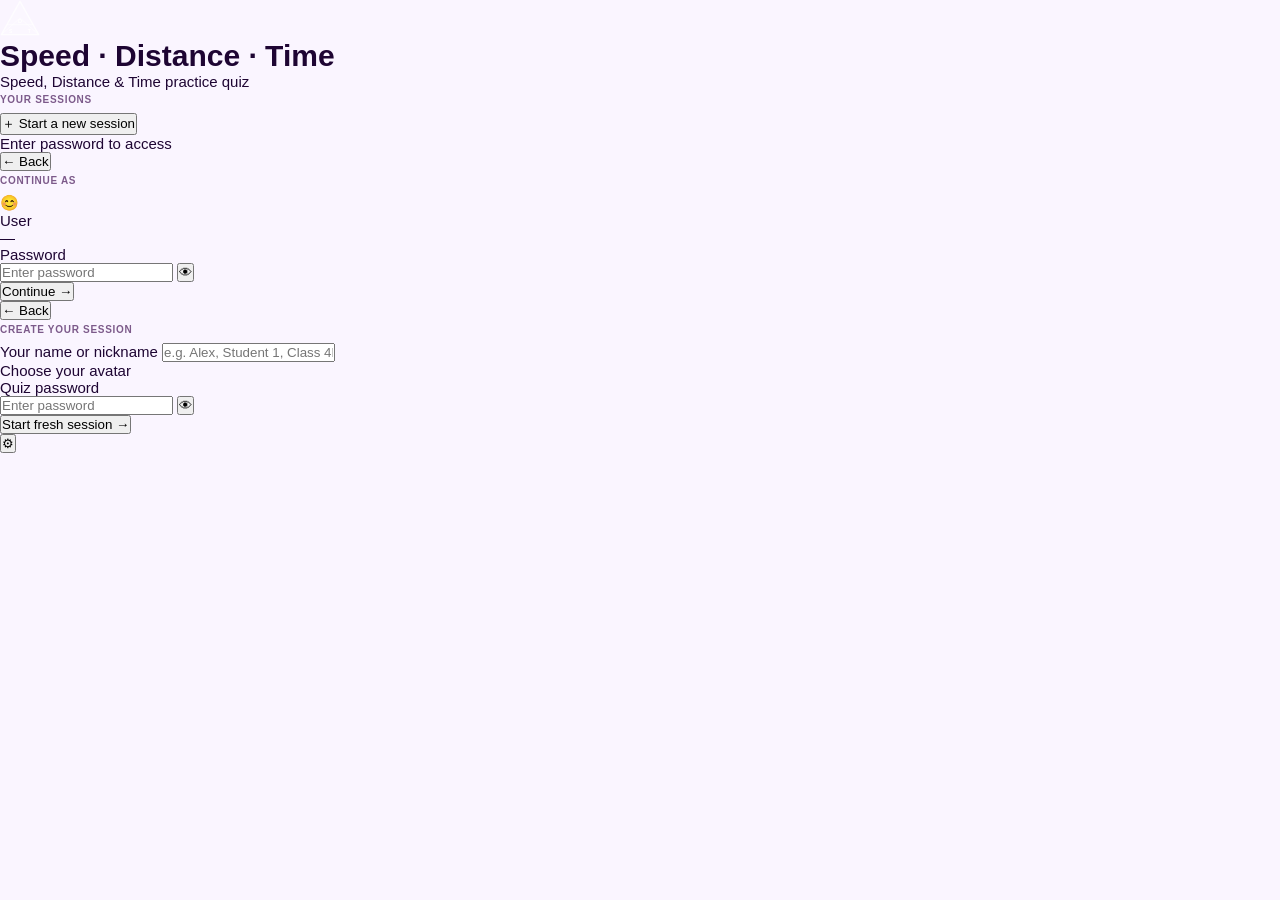
==== commit 8bcfad12: "Add files via upload" ====
--- a/index.html
+++ b/index.html
@@ -2,14 +2,40 @@
 <html lang="en">
 <head>
   <meta charset="UTF-8" />
+  <!--
+    A05 Security Misconfiguration: strict Content-Security-Policy
+    frame-ancestors 'none' prevents clickjacking.
+    base-uri 'self' blocks base-tag injection attacks.
+    No eval(), no inline scripts (except static auth guard below).
+  -->
+  <meta http-equiv="Content-Security-Policy"
+    content="default-src 'none';
+             script-src 'self' 'unsafe-inline';
+             style-src 'self' https://fonts.googleapis.com 'unsafe-inline';
+             font-src https://fonts.gstatic.com;
+             img-src 'self' data:;
+             connect-src 'none';
+             frame-ancestors 'none';
+             base-uri 'self';
+             form-action 'self'" />
+  <meta http-equiv="X-Frame-Options" content="DENY" />
+  <meta http-equiv="X-Content-Type-Options" content="nosniff" />
+  <meta http-equiv="Referrer-Policy" content="no-referrer" />
+  <meta http-equiv="Cache-Control" content="no-store, no-cache, must-revalidate" />
+  <meta http-equiv="Pragma" content="no-cache" />
   <meta name="viewport" content="width=device-width, initial-scale=1.0, maximum-scale=1.0, user-scalable=no" />
   <meta name="theme-color" content="#7c3aed" />
-  <meta name="description" content="Speed, Distance & Time quiz app with 2000 questions, whole number and decimal modes." />
+  <meta name="description" content="Speed, Distance and Time practice quiz." />
   <title>Speed · Distance · Time Quiz</title>
   <link rel="stylesheet" href="style.css" />
+  <link rel="preconnect" href="https://fonts.googleapis.com" crossorigin />
+  <link rel="stylesheet"
+    href="https://fonts.googleapis.com/css2?family=Nunito:wght@700;800;900&family=Nunito+Sans:wght@400;600;700&display=swap"
+    crossorigin="anonymous" />
   <link rel="manifest" href="manifest.json" />
-  <!-- Auth guard: redirect to login if not authenticated -->
+  <!-- A01: Auth guard — security.js + nonce validation in app.js init() do the real work -->
   <script>
+    // Quick pre-load check; full cryptographic validation done in app.js init()
     if (sessionStorage.getItem('sdt_auth') !== '1') {
       window.location.replace('login.html');
     }
@@ -30,7 +56,7 @@
             <div class="hero-user">Signed in as <strong id="sessionName">…</strong></div>
           </div>
         </div>
-        <button class="logout-btn" onclick="doLogout()" title="Sign out">⎋ Exit</button>
+        <button class="logout-btn" onclick="doLogout()" type="button" aria-label="Sign out">⎋ Exit</button>
       </div>
       <div class="hero-sub">1500 questions · Speed, Distance &amp; Time</div>
       <div class="stats-row">
@@ -38,6 +64,7 @@
         <div class="sc"><div class="sc-n" id="hCorrect">0</div><div class="sc-l">Correct</div></div>
         <div class="sc"><div class="sc-n" id="hAcc">—</div><div class="sc-l">Accuracy</div></div>
         <div class="sc"><div class="sc-n" id="hStreak">0🔥</div><div class="sc-l">Streak</div></div>
+        <div class="sc sc-score"><div class="sc-n sc-n-score" id="hScore">0</div><div class="sc-l">Score</div></div>
       </div>
     </div>
     <div class="ref-bar">
@@ -122,15 +149,16 @@
                 <th class="lb-th-cat">🚗</th>
                 <th class="lb-th-cat">📏</th>
                 <th class="lb-th-cat">⏱️</th>
-                <th class="lb-th-overall">Overall</th>
+                <th class="lb-th-overall">Accuracy</th>
+                <th class="lb-th-score">Score</th>
               </tr>
             </thead>
             <tbody id="leaderboardBody">
-              <tr><td colspan="6" class="lb-empty">Loading…</td></tr>
+              <tr><td colspan="7" class="lb-empty">Loading…</td></tr>
             </tbody>
           </table>
         </div>
-        <div class="lb-note">Updates live across all sessions on this device</div>
+        <div class="lb-note">Ranked by score · Score = correct answers × accuracy</div>
       </div>
     </div>
   </div>
@@ -239,6 +267,7 @@
 
 </div><!-- /app -->
 
+<script src="security.js"></script>
 <script src="app.js"></script>
 </body>
 </html>
--- a/style.css
+++ b/style.css
@@ -662,3 +662,122 @@
   border-top: 0.5px solid rgba(200,160,255,0.15);
   background: #faf5ff;
 }
+
+/* ═══════════════════════════════════════
+   SCORE COLUMN & UPDATES
+═══════════════════════════════════════ */
+
+/* Score stat tile in hero — wider, gold tint */
+.sc-score {
+  grid-column: span 2;
+  background: rgba(245,158,11,0.15) !important;
+  border: 1px solid rgba(245,158,11,0.3) !important;
+}
+.sc-n-score {
+  color: #f59e0b !important;
+  font-size: 22px !important;
+}
+
+/* Wider stats row to fit 5 tiles (2+2+2+2+4 columns if using span) */
+.stats-row {
+  grid-template-columns: repeat(4, minmax(0,1fr)) !important;
+}
+
+/* ── NEW LEADERBOARD SCORE COLUMN ── */
+.lb-th-score {
+  min-width: 62px;
+  text-align: center;
+  padding-right: 10px !important;
+}
+
+.lb-score-cell {
+  padding: 8px 10px 8px 4px !important;
+  min-width: 62px;
+}
+
+.lb-score-num {
+  font-family: 'Nunito', sans-serif;
+  font-size: 16px;
+  font-weight: 900;
+  line-height: 1;
+  text-align: center;
+  margin-bottom: 3px;
+}
+
+.lb-score-bar {
+  height: 4px;
+  background: #ede9fe;
+  border-radius: 99px;
+  overflow: hidden;
+  margin-bottom: 2px;
+}
+
+.lb-score-fill {
+  height: 100%;
+  border-radius: 99px;
+  transition: width 0.7s cubic-bezier(0.4,0,0.2,1);
+}
+
+.lb-score-lbl {
+  font-size: 9px;
+  color: #7c5a8a;
+  text-align: center;
+  text-transform: uppercase;
+  letter-spacing: 0.06em;
+}
+
+/* ── UPDATED CAT CELLS ── */
+.lb-cat-cell {
+  text-align: center;
+  padding: 6px 3px !important;
+  vertical-align: middle;
+}
+
+.lb-cat-acc {
+  font-size: 12px;
+  font-weight: 800;
+  line-height: 1;
+  margin-bottom: 2px;
+}
+
+.lb-cat-done {
+  font-size: 9px;
+  color: #7c5a8a;
+  white-space: nowrap;
+}
+
+/* ── PLACE CELL ── */
+.lb-place-inner {
+  font-size: 18px;
+  font-weight: 900;
+  font-family: 'Nunito', sans-serif;
+  text-align: center;
+  line-height: 1;
+}
+
+/* ── STREAK IN PLAYER CELL ── */
+.lb-streak {
+  font-size: 10px;
+  color: #7c5a8a;
+  margin-top: 2px;
+}
+
+/* ── ACCURACY CELL ── */
+.lb-acc-cell {
+  padding: 6px 6px 6px 4px !important;
+  min-width: 70px;
+}
+.lb-acc-num {
+  font-family: 'Nunito', sans-serif;
+  font-size: 13px;
+  font-weight: 900;
+  color: #1e0533;
+  line-height: 1;
+  margin-bottom: 3px;
+}
+.lb-total {
+  font-size: 9px;
+  color: #7c5a8a;
+  margin-top: 2px;
+  white-space: nowrap;
+}
